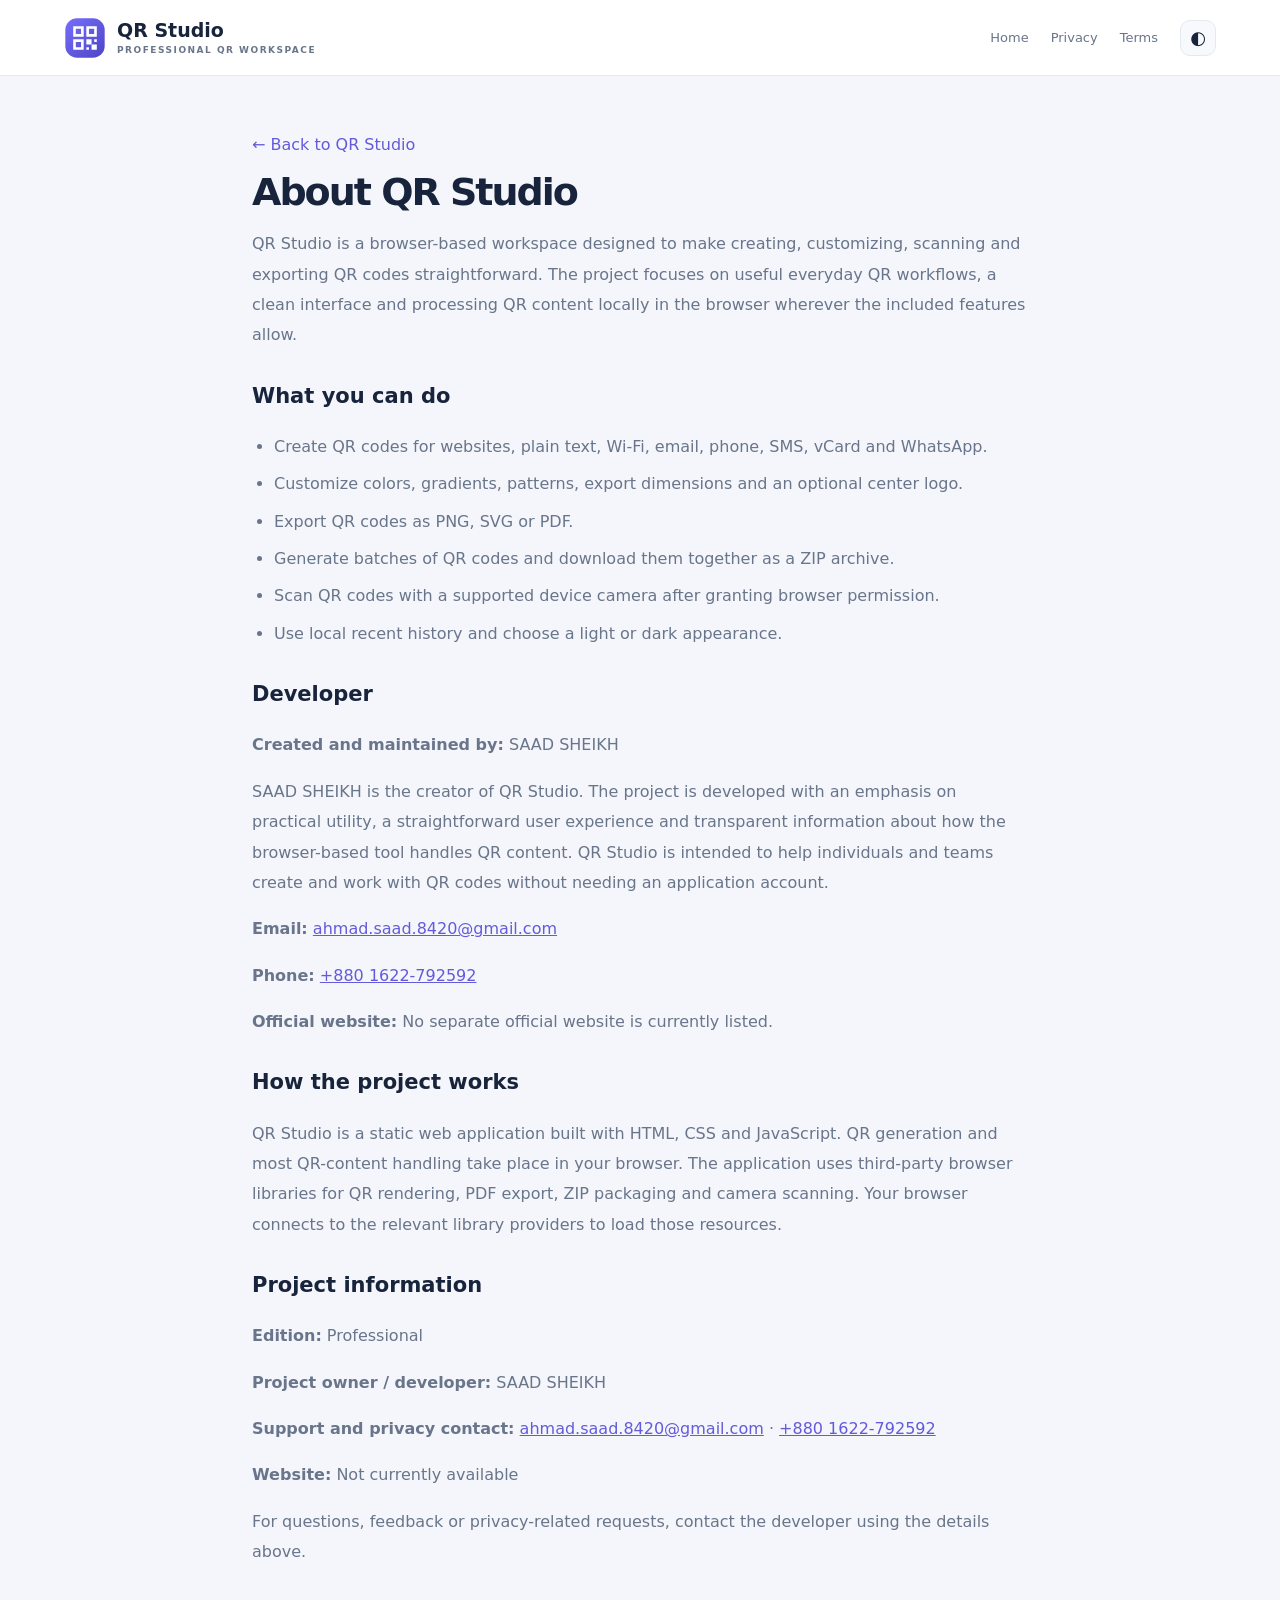
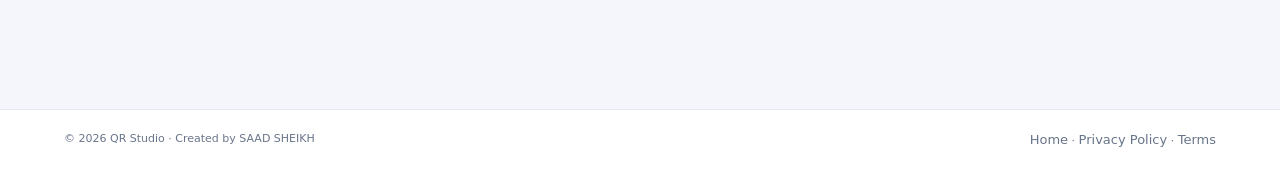
==== about.html @ 0886030c "Add files via upload" ====
<!doctype html>
<html lang="en"><head><meta charset="utf-8"><meta name="viewport" content="width=device-width,initial-scale=1"><meta name="theme-color" content="#101828"><meta name="color-scheme" content="light dark"><meta http-equiv="Content-Security-Policy" content="default-src 'self'; style-src 'self' 'unsafe-inline'; script-src 'self' 'unsafe-inline'; img-src 'self' data:; object-src 'none'; base-uri 'self';"><title>About — QR Studio</title><link rel="icon" type="image/svg+xml" href="logo.svg"><link rel="stylesheet" href="style.css"></head>
<body><header class="topbar"><a class="brand" href="index.html"><img class="brand-mark" src="logo.svg" alt="" width="42" height="42"><span>QR <b>Studio</b><small>PROFESSIONAL QR WORKSPACE</small></span></a><nav><a href="index.html">Home</a><a href="privacy.html">Privacy</a><a href="terms.html">Terms</a><button id="themeToggle" class="icon-btn" type="button" aria-label="Toggle theme">◐</button></nav></header>
<main class="doc"><a class="back" href="index.html">← Back to QR Studio</a><h1>About QR Studio</h1>
<p>QR Studio is a browser-based workspace designed to make creating, customizing, scanning and exporting QR codes straightforward. The project focuses on useful everyday QR workflows, a clean interface and processing QR content locally in the browser wherever the included features allow.</p>
<h2>What you can do</h2><ul><li>Create QR codes for websites, plain text, Wi-Fi, email, phone, SMS, vCard and WhatsApp.</li><li>Customize colors, gradients, patterns, export dimensions and an optional center logo.</li><li>Export QR codes as PNG, SVG or PDF.</li><li>Generate batches of QR codes and download them together as a ZIP archive.</li><li>Scan QR codes with a supported device camera after granting browser permission.</li><li>Use local recent history and choose a light or dark appearance.</li></ul>
<h2>Developer</h2><p><strong>Created and maintained by:</strong> SAAD SHEIKH</p><p>SAAD SHEIKH is the creator of QR Studio. The project is developed with an emphasis on practical utility, a straightforward user experience and transparent information about how the browser-based tool handles QR content. QR Studio is intended to help individuals and teams create and work with QR codes without needing an application account.</p><p><strong>Email:</strong> <a href="mailto:ahmad.saad.8420@gmail.com">ahmad.saad.8420@gmail.com</a></p><p><strong>Phone:</strong> <a href="tel:+8801622792592">+880 1622-792592</a></p><p><strong>Official website:</strong> No separate official website is currently listed.</p>
<h2>How the project works</h2><p>QR Studio is a static web application built with HTML, CSS and JavaScript. QR generation and most QR-content handling take place in your browser. The application uses third-party browser libraries for QR rendering, PDF export, ZIP packaging and camera scanning. Your browser connects to the relevant library providers to load those resources.</p>
<h2>Project information</h2><p><strong>Edition:</strong> Professional</p><p><strong>Project owner / developer:</strong> SAAD SHEIKH</p><p><strong>Support and privacy contact:</strong> <a href="mailto:ahmad.saad.8420@gmail.com">ahmad.saad.8420@gmail.com</a> · <a href="tel:+8801622792592">+880 1622-792592</a></p><p><strong>Website:</strong> Not currently available</p><p>For questions, feedback or privacy-related requests, contact the developer using the details above.</p>
</main><footer><span>© <span id="year"></span> QR Studio · Created by SAAD SHEIKH</span><span><a href="index.html">Home</a> · <a href="privacy.html">Privacy Policy</a> · <a href="terms.html">Terms</a></span></footer>
<script>document.getElementById('year').textContent=new Date().getFullYear();(()=>{const k='qr-studio-theme';let saved=null;try{saved=localStorage.getItem(k)}catch{}const media=matchMedia('(prefers-color-scheme: dark)');const apply=t=>{document.documentElement.dataset.theme=t;document.documentElement.style.colorScheme=t;const b=document.getElementById('themeToggle');if(b){b.textContent=t==='dark'?'☀':'◐';b.setAttribute('aria-label',t==='dark'?'Switch to light mode':'Switch to dark mode')}};apply(saved||(media.matches?'dark':'light'));media.addEventListener?.('change',e=>{let v=null;try{v=localStorage.getItem(k)}catch{}if(!v)apply(e.matches?'dark':'light')});document.getElementById('themeToggle')?.addEventListener('click',()=>{const t=document.documentElement.dataset.theme==='dark'?'light':'dark';apply(t);try{localStorage.setItem(k,t)}catch{}})})();</script></body></html>
---- style.css ----
:root{color-scheme:light;--bg:#f4f6fb;--surface:#fff;--surface-2:#f8f9fc;--ink:#18243b;--muted:#69758a;--line:#e5e9f1;--accent:#635bdb;--accent-2:#4f46c7;--good:#087f5b;--shadow:0 18px 48px rgba(23,34,58,.06)}
:root[data-theme="dark"]{color-scheme:dark;--bg:#0c1220;--surface:#131d30;--surface-2:#19253a;--ink:#eef2fb;--muted:#9ba8bd;--line:#29364c;--accent:#958cff;--accent-2:#aaa3ff;--good:#58d6a5;--shadow:0 18px 48px rgba(0,0,0,.2)}
*{box-sizing:border-box}html{scroll-behavior:smooth}body{margin:0;background:var(--bg);color:var(--ink);font-family:Inter,ui-sans-serif,system-ui,-apple-system,"Segoe UI",sans-serif;transition:background .2s,color .2s}.topbar{height:76px;padding:0 max(5vw,22px);display:flex;align-items:center;justify-content:space-between;background:var(--surface);border-bottom:1px solid var(--line);position:sticky;top:0;z-index:10}.brand{display:flex;gap:11px;align-items:center;text-decoration:none;color:var(--ink);font-size:19px;font-weight:650;line-height:1.1}.brand-mark{display:block;flex:none;width:42px;height:42px;border-radius:13px}.brand small{display:block;color:var(--muted);font-size:9px;letter-spacing:1.5px;margin-top:5px}.topbar nav{display:flex;align-items:center;gap:22px}.topbar nav a,footer a{color:var(--muted);text-decoration:none;font-size:13px}.topbar nav a:hover,footer a:hover{color:var(--accent)}.icon-btn{width:36px;height:36px;border:1px solid var(--line);border-radius:10px;background:var(--surface-2);color:var(--ink);font-size:18px;cursor:pointer}.wrap{max-width:1120px;margin:auto;padding:52px 22px 70px}.hero{max-width:760px;margin:0 auto 40px;text-align:center}.eyebrow{font-size:10px;font-weight:800;letter-spacing:2px;color:var(--accent)}h1{font-size:clamp(36px,6vw,58px);line-height:1.08;margin:14px 0;letter-spacing:-2px}h1 em{font-style:normal;color:var(--accent)}.hero p{max-width:650px;margin:0 auto;color:var(--muted);font-size:16px;line-height:1.8}.hero-pills{display:flex;justify-content:center;gap:10px;flex-wrap:wrap;margin-top:21px}.hero-pills span{font-size:11px;color:var(--muted);background:var(--surface);border:1px solid var(--line);border-radius:30px;padding:8px 12px}.workspace{display:grid;grid-template-columns:1.05fr .95fr;gap:20px;align-items:stretch;scroll-margin-top:95px}.panel{background:var(--surface);border:1px solid var(--line);border-radius:22px;padding:25px;box-shadow:var(--shadow)}.panel-heading,.utility-heading{display:flex;justify-content:space-between;align-items:center;margin-bottom:23px}.panel-heading>div,.utility-heading>div{display:flex;gap:12px;align-items:center}.step{display:grid;place-items:center;width:32px;height:32px;flex:none;border-radius:10px;background:color-mix(in srgb,var(--accent) 12%,transparent);color:var(--accent);font-size:11px;font-weight:800}.panel h2,.utility-heading h2{font-size:18px;margin:0;letter-spacing:-.3px}.panel-heading p,.utility-heading p{font-size:11px;color:var(--muted);margin:4px 0 0}.status-pill,.preview-tag{font-size:9px;font-weight:800;letter-spacing:1px;color:var(--good);background:color-mix(in srgb,var(--good) 10%,transparent);padding:7px 10px;border-radius:20px}.preview-tag{color:var(--accent);background:color-mix(in srgb,var(--accent) 10%,transparent)}label{display:block;font-size:12px;font-weight:650;margin:13px 0 7px}.fields{min-height:90px}.field{margin-bottom:4px}.field label{margin-top:11px}input:not([type=color]):not([type=checkbox]):not([type=file]),select,textarea{width:100%;border:1px solid var(--line);border-radius:10px;padding:11px 12px;font:inherit;font-size:13px;color:var(--ink);background:var(--surface-2);outline:none}input:focus,select:focus,textarea:focus{border-color:var(--accent);box-shadow:0 0 0 3px color-mix(in srgb,var(--accent) 13%,transparent)}textarea{resize:vertical;min-height:76px}.two-col{display:grid;grid-template-columns:1fr 1fr;gap:12px}.color-input{display:block;width:100%;height:40px;border:1px solid var(--line);border-radius:10px;padding:3px;background:var(--surface-2)}.section-rule{display:flex;justify-content:space-between;align-items:center;border-top:1px solid var(--line);margin-top:17px;padding-top:16px;font-size:13px;font-weight:750}.section-rule small{font-size:9px;letter-spacing:1px;color:var(--muted)}.check{display:flex;gap:8px;align-items:center;font-weight:450;font-size:12px;color:var(--muted);margin:12px 0}.check input{accent-color:var(--accent)}.upload-row{display:flex;align-items:end;gap:12px}.upload-row>div{flex:1;min-width:0}.upload-row input[type=file]{width:100%;font-size:11px;color:var(--muted)}.muted,.microcopy{font-size:11px;color:var(--muted)}.microcopy{line-height:1.6;margin:7px 0}.button{border:0;border-radius:10px;padding:11px 15px;font-size:12px;font-weight:700;cursor:pointer;transition:transform .15s,background .15s}.button:disabled{opacity:.4;cursor:not-allowed}.button:not(:disabled):hover{transform:translateY(-1px)}.primary{background:var(--accent);color:#fff}.primary:hover:not(:disabled){background:var(--accent-2)}.secondary{background:var(--surface-2);color:var(--ink);border:1px solid var(--line)}.subtle{background:transparent;color:var(--muted);border:1px solid var(--line)}.small{padding:8px 11px;font-size:11px}.full{width:100%;margin-top:15px;padding:14px}.full span{float:right}.message{font-size:11px;color:var(--muted);margin:10px 0 0;min-height:17px}.qr-stage{min-height:390px;border:1px dashed var(--line);border-radius:17px;background:var(--surface-2);display:grid;place-items:center;padding:20px;overflow:hidden}#qrcode{display:grid;place-items:center;max-width:100%;overflow:auto}#qrcode canvas,#qrcode svg{max-width:100%;height:auto!important}.placeholder{display:grid;place-items:center;color:var(--muted);gap:8px}.placeholder span{font-size:65px;opacity:.35}.placeholder b{font-size:14px}.placeholder small{font-size:11px}.export-grid{display:grid;grid-template-columns:repeat(3,1fr);gap:9px;margin-top:16px}.preview-meta{display:flex;justify-content:space-between;color:var(--muted);font-size:10px;margin-top:14px}.utility-panel,.history-panel{margin-top:20px;scroll-margin-top:95px}.utility-heading{margin-bottom:18px}.utility-icon{font-size:23px;color:var(--accent);background:color-mix(in srgb,var(--accent) 10%,transparent);width:42px;height:42px;border-radius:13px;display:grid;place-items:center}.utility-panel textarea{margin-bottom:8px}.inline-actions{display:flex;align-items:center;gap:9px;flex-wrap:wrap;margin-top:9px}.bulk-results{margin-top:12px;color:var(--muted);font-size:11px;line-height:1.8}.scanner-layout{display:grid;grid-template-columns:1fr 1fr;gap:20px}.reader{min-height:230px;border:1px dashed var(--line);border-radius:14px;background:var(--surface-2);display:grid;place-items:center;color:var(--muted);font-size:12px;overflow:hidden}.reader video{max-width:100%}.scan-output textarea{min-height:150px}.history-list{display:grid;gap:9px}.history-item{display:flex;align-items:center;gap:12px;border:1px solid var(--line);border-radius:12px;padding:11px}.history-symbol{width:34px;height:34px;display:grid;place-items:center;border-radius:9px;background:var(--surface-2);font-size:20px}.history-copy{display:grid;gap:3px;flex:1;min-width:0}.history-copy b{font-size:9px;letter-spacing:.8px;color:var(--accent)}.history-copy span{font-size:11px;white-space:nowrap;overflow:hidden;text-overflow:ellipsis;color:var(--ink)}.history-copy small{font-size:9px;color:var(--muted)}.empty-state{text-align:center;padding:18px;color:var(--muted);font-size:12px}.notice{margin-top:20px;padding:17px 20px;border-radius:14px;background:color-mix(in srgb,#d99b2b 9%,var(--surface));border:1px solid color-mix(in srgb,#d99b2b 25%,var(--line))}.notice b{font-size:12px}.notice p{font-size:11px;line-height:1.7;color:var(--muted);margin:5px 0 0}footer{background:var(--surface);border-top:1px solid var(--line);padding:22px max(5vw,22px);display:flex;justify-content:space-between;color:var(--muted);font-size:11px}.doc{max-width:820px;margin:55px auto;padding:0 22px 70px}.doc h1{font-size:38px}.doc h2{font-size:21px;margin-top:28px}.doc p,.doc li{color:var(--muted);line-height:1.9}.doc .back{color:var(--accent);text-decoration:none}
@media(max-width:820px){.topbar nav{gap:12px}.topbar nav a{font-size:11px}.workspace{grid-template-columns:1fr}.qr-stage{min-height:320px}}
@media(max-width:600px){.topbar{height:auto;min-height:68px;padding:12px 16px;align-items:flex-start}.topbar nav{justify-content:flex-end;flex-wrap:wrap;gap:8px}.topbar nav a{font-size:10px}.brand{font-size:16px}.brand-mark{width:36px;height:36px}.brand small{font-size:7px}.wrap{padding:34px 14px 48px}.panel{padding:18px;border-radius:17px}.hero p{font-size:14px}.scanner-layout{grid-template-columns:1fr}.history-item{gap:8px}.history-item .button{padding:7px}.preview-meta{font-size:9px}footer{gap:10px;flex-direction:column}.two-col{gap:9px}}
/* Accessibility and document refinements */
:focus-visible{outline:3px solid var(--accent);outline-offset:3px}
button,a,input,select,textarea{touch-action:manipulation}
button{font-family:inherit}
.doc{line-height:1.7}
.doc ul{padding-left:22px}
.doc li{margin:7px 0}
.doc a:not(.back){color:var(--accent)}
@media(prefers-reduced-motion:reduce){*,*::before,*::after{scroll-behavior:auto!important;transition:none!important;animation:none!important}}
@media(max-width:600px){.topbar{gap:10px;flex-wrap:wrap}.topbar nav{width:100%;justify-content:flex-start}.topbar nav a{font-size:11px}.doc{margin:30px auto;padding:0 16px 48px}.doc h1{font-size:32px}}
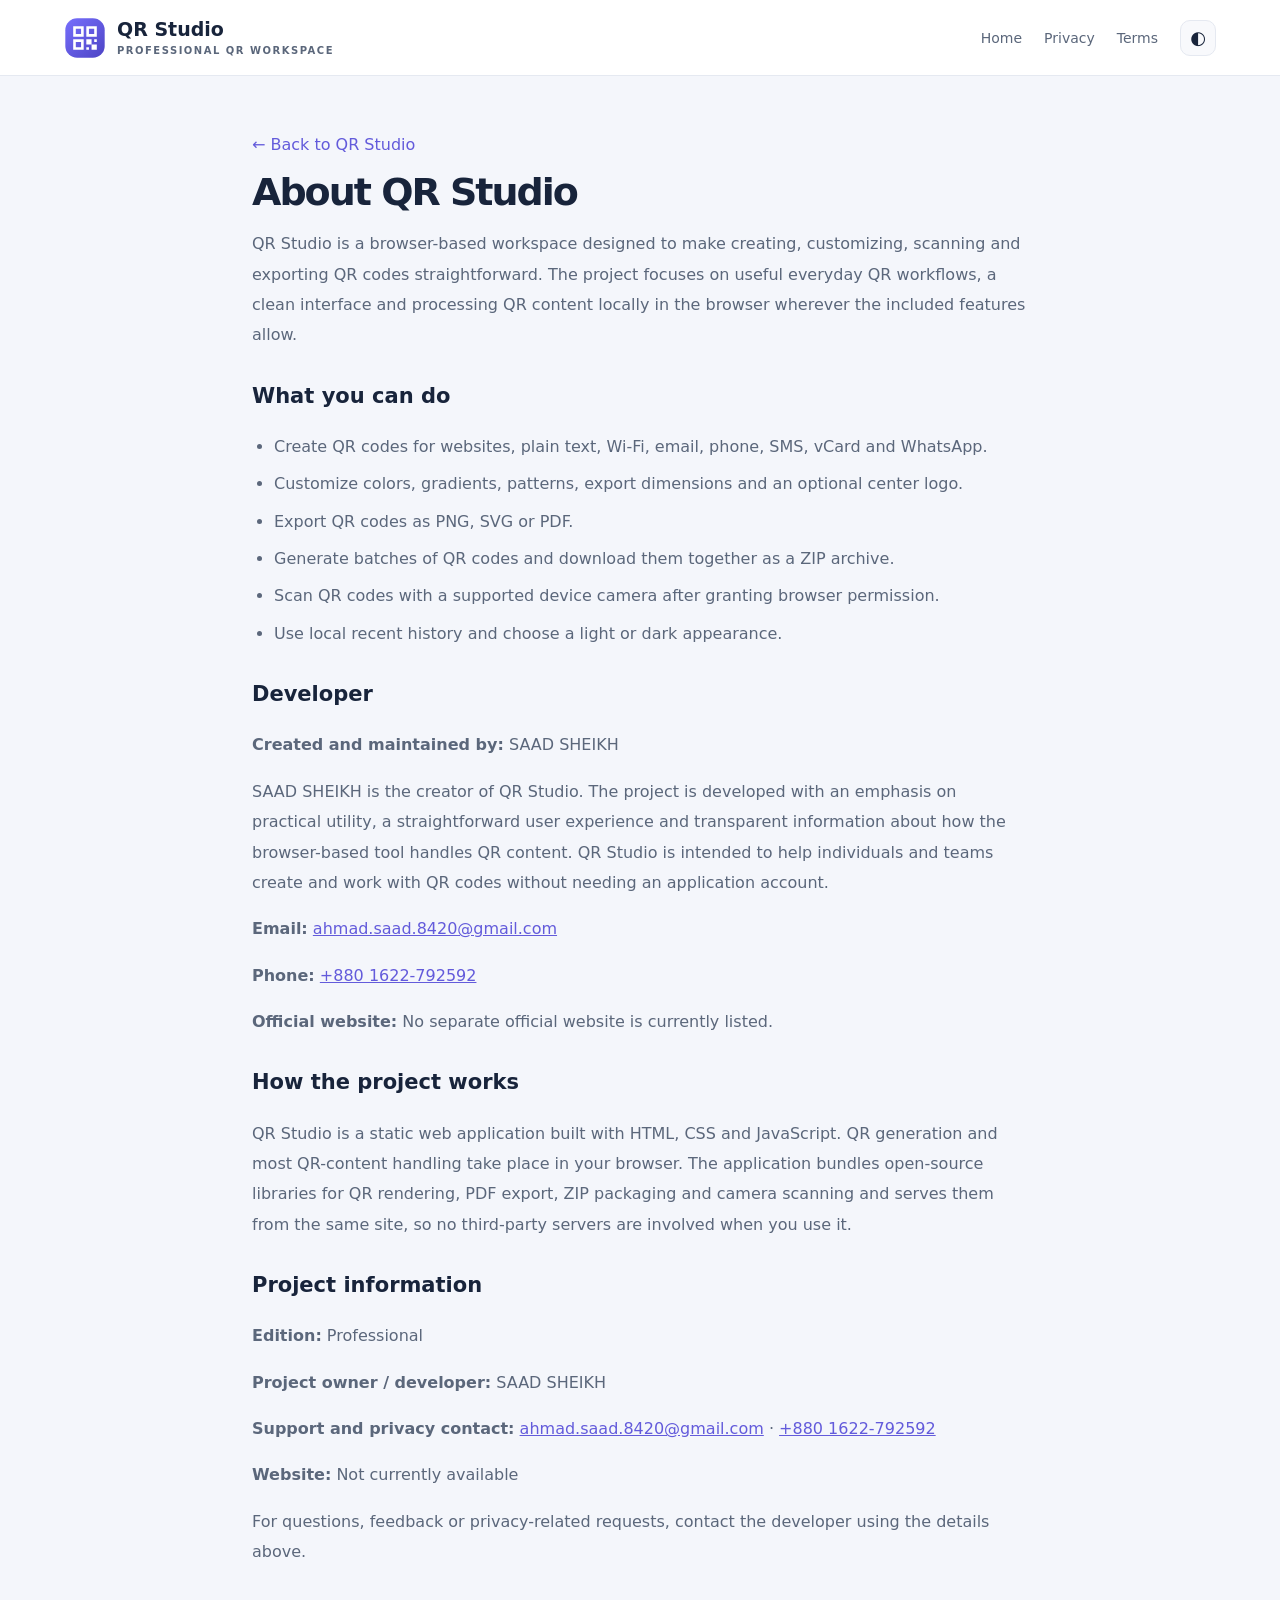
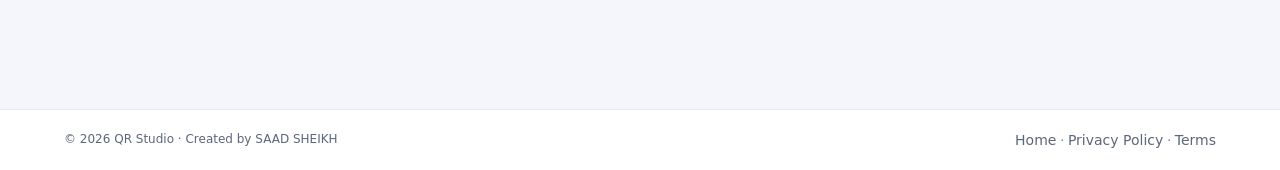
==== commit 83cf78f5: "Add files via upload" ====
--- a/about.html
+++ b/about.html
@@ -1,11 +1,11 @@
 <!doctype html>
-<html lang="en"><head><meta charset="utf-8"><meta name="viewport" content="width=device-width,initial-scale=1"><meta name="theme-color" content="#101828"><meta name="color-scheme" content="light dark"><meta http-equiv="Content-Security-Policy" content="default-src 'self'; style-src 'self' 'unsafe-inline'; script-src 'self' 'unsafe-inline'; img-src 'self' data:; object-src 'none'; base-uri 'self';"><title>About — QR Studio</title><link rel="icon" type="image/svg+xml" href="logo.svg"><link rel="stylesheet" href="style.css"></head>
-<body><header class="topbar"><a class="brand" href="index.html"><img class="brand-mark" src="logo.svg" alt="" width="42" height="42"><span>QR <b>Studio</b><small>PROFESSIONAL QR WORKSPACE</small></span></a><nav><a href="index.html">Home</a><a href="privacy.html">Privacy</a><a href="terms.html">Terms</a><button id="themeToggle" class="icon-btn" type="button" aria-label="Toggle theme">◐</button></nav></header>
-<main class="doc"><a class="back" href="index.html">← Back to QR Studio</a><h1>About QR Studio</h1>
+<html lang="en"><head><meta charset="utf-8"><meta name="viewport" content="width=device-width,initial-scale=1"><meta name="theme-color" content="#101828"><meta name="color-scheme" content="light dark"><meta http-equiv="Content-Security-Policy" content="default-src 'self'; script-src 'self'; style-src 'self'; img-src 'self' data:; object-src 'none'; frame-src 'none'; base-uri 'self'; form-action 'none'"><title>About — QR Studio</title><link rel="icon" type="image/svg+xml" href="logo.svg"><meta name="referrer" content="strict-origin-when-cross-origin"><link rel="stylesheet" href="style.css"><script src="theme.js"></script></head>
+<body><a class="skip-link" href="#main">Skip to content</a><header class="topbar"><a class="brand" href="index.html"><img class="brand-mark" src="logo.svg" alt="" width="42" height="42"><span>QR <b>Studio</b><small>PROFESSIONAL QR WORKSPACE</small></span></a><nav aria-label="Primary"><a href="index.html">Home</a><a href="privacy.html">Privacy</a><a href="terms.html">Terms</a><button id="themeToggle" class="icon-btn" type="button" aria-label="Toggle theme" title="Toggle theme">◐</button></nav></header>
+<main id="main" class="doc"><a class="back" href="index.html">← Back to QR Studio</a><h1>About QR Studio</h1>
 <p>QR Studio is a browser-based workspace designed to make creating, customizing, scanning and exporting QR codes straightforward. The project focuses on useful everyday QR workflows, a clean interface and processing QR content locally in the browser wherever the included features allow.</p>
 <h2>What you can do</h2><ul><li>Create QR codes for websites, plain text, Wi-Fi, email, phone, SMS, vCard and WhatsApp.</li><li>Customize colors, gradients, patterns, export dimensions and an optional center logo.</li><li>Export QR codes as PNG, SVG or PDF.</li><li>Generate batches of QR codes and download them together as a ZIP archive.</li><li>Scan QR codes with a supported device camera after granting browser permission.</li><li>Use local recent history and choose a light or dark appearance.</li></ul>
 <h2>Developer</h2><p><strong>Created and maintained by:</strong> SAAD SHEIKH</p><p>SAAD SHEIKH is the creator of QR Studio. The project is developed with an emphasis on practical utility, a straightforward user experience and transparent information about how the browser-based tool handles QR content. QR Studio is intended to help individuals and teams create and work with QR codes without needing an application account.</p><p><strong>Email:</strong> <a href="mailto:ahmad.saad.8420@gmail.com">ahmad.saad.8420@gmail.com</a></p><p><strong>Phone:</strong> <a href="tel:+8801622792592">+880 1622-792592</a></p><p><strong>Official website:</strong> No separate official website is currently listed.</p>
-<h2>How the project works</h2><p>QR Studio is a static web application built with HTML, CSS and JavaScript. QR generation and most QR-content handling take place in your browser. The application uses third-party browser libraries for QR rendering, PDF export, ZIP packaging and camera scanning. Your browser connects to the relevant library providers to load those resources.</p>
+<h2>How the project works</h2><p>QR Studio is a static web application built with HTML, CSS and JavaScript. QR generation and most QR-content handling take place in your browser. The application bundles open-source libraries for QR rendering, PDF export, ZIP packaging and camera scanning and serves them from the same site, so no third-party servers are involved when you use it.</p>
 <h2>Project information</h2><p><strong>Edition:</strong> Professional</p><p><strong>Project owner / developer:</strong> SAAD SHEIKH</p><p><strong>Support and privacy contact:</strong> <a href="mailto:ahmad.saad.8420@gmail.com">ahmad.saad.8420@gmail.com</a> · <a href="tel:+8801622792592">+880 1622-792592</a></p><p><strong>Website:</strong> Not currently available</p><p>For questions, feedback or privacy-related requests, contact the developer using the details above.</p>
 </main><footer><span>© <span id="year"></span> QR Studio · Created by SAAD SHEIKH</span><span><a href="index.html">Home</a> · <a href="privacy.html">Privacy Policy</a> · <a href="terms.html">Terms</a></span></footer>
-<script>document.getElementById('year').textContent=new Date().getFullYear();(()=>{const k='qr-studio-theme';let saved=null;try{saved=localStorage.getItem(k)}catch{}const media=matchMedia('(prefers-color-scheme: dark)');const apply=t=>{document.documentElement.dataset.theme=t;document.documentElement.style.colorScheme=t;const b=document.getElementById('themeToggle');if(b){b.textContent=t==='dark'?'☀':'◐';b.setAttribute('aria-label',t==='dark'?'Switch to light mode':'Switch to dark mode')}};apply(saved||(media.matches?'dark':'light'));media.addEventListener?.('change',e=>{let v=null;try{v=localStorage.getItem(k)}catch{}if(!v)apply(e.matches?'dark':'light')});document.getElementById('themeToggle')?.addEventListener('click',()=>{const t=document.documentElement.dataset.theme==='dark'?'light':'dark';apply(t);try{localStorage.setItem(k,t)}catch{}})})();</script></body></html>
+</body></html>
--- a/style.css
+++ b/style.css
@@ -13,3 +13,25 @@
 .doc a:not(.back){color:var(--accent)}
 @media(prefers-reduced-motion:reduce){*,*::before,*::after{scroll-behavior:auto!important;transition:none!important;animation:none!important}}
 @media(max-width:600px){.topbar{gap:10px;flex-wrap:wrap}.topbar nav{width:100%;justify-content:flex-start}.topbar nav a{font-size:11px}.doc{margin:30px auto;padding:0 16px 48px}.doc h1{font-size:32px}}
+
+/* ---- Professional polish: readability, states, accessibility ---- */
+.skip-link{position:absolute;left:-999px;top:8px;z-index:100;background:var(--accent);color:#fff;padding:10px 14px;border-radius:8px;text-decoration:none;font-size:13px}
+.skip-link:focus{left:8px}
+.noscript{background:#fff3cd;color:#5c4400;padding:12px 20px;text-align:center;font-size:14px}
+/* minimum readable sizes (previously 7–11px in places) */
+.brand small{font-size:10px}
+.status-pill,.preview-tag{font-size:10px}
+.section-rule small,.history-copy b,.history-copy small{font-size:11px}
+.panel-heading p,.utility-heading p,.muted,.microcopy,.message,.bulk-results,.preview-meta,.notice p,footer,.history-copy span,.hero-pills span{font-size:12px}
+.notice b,label,.check{font-size:13px}
+.topbar nav a,footer a{font-size:14px}
+:root{--muted:#5b677b;--warn:#8a5a00;--bad:#b42318}
+:root[data-theme="dark"]{--muted:#a6b2c6;--warn:#f2b84b;--bad:#ff8a80}
+.message[data-kind="ok"]{color:var(--good)}
+.message[data-kind="warn"],.microcopy.warn{color:var(--warn)}
+.message[data-kind="error"]{color:var(--bad)}
+.qr-stage.stale #qrcode,#qrcode.stale{opacity:.35;filter:grayscale(1);transition:opacity .2s}
+.button:disabled{opacity:.5}
+.history-panel .button:disabled{opacity:.35}
+@media(max-width:600px){.topbar nav a{font-size:13px}.brand small{font-size:9px}footer{font-size:12px}}
+.status-pill,.preview-tag{white-space:nowrap;flex:none}
